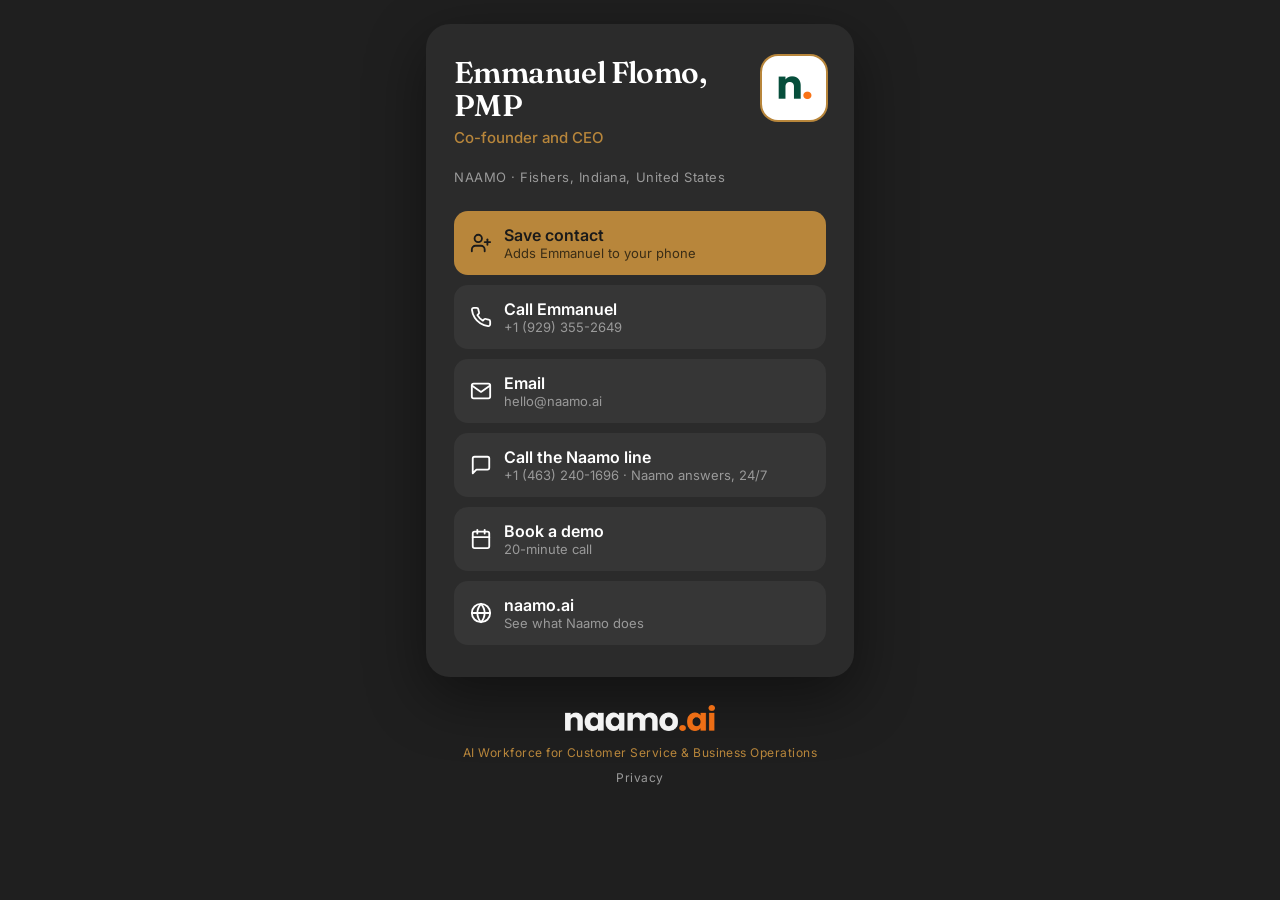
==== emmanuel/index.html @ b1d79ec4 "Naamo digital business cards: Emmanuel and Alplato Co-Authored-By: Claude Fable 5.1 <noreply@anthrop" ====
<!doctype html>
<html lang="en">
<head>
<meta charset="utf-8">
<meta name="viewport" content="width=device-width, initial-scale=1">
<title>Emmanuel Flomo, PMP · Naamo</title>
<meta name="description" content="Emmanuel Flomo, PMP, Co-founder and CEO at Naamo. Save the contact, call or email.">
<meta property="og:title" content="Emmanuel Flomo, PMP · Naamo">
<meta property="og:description" content="Co-founder and CEO, Naamo. AI Workforce for Customer Service &amp; Business Operations.">
<meta property="og:image" content="https://manevia.github.io/naamo-cards/assets/naamo-icon.png">
<link rel="icon" href="../assets/naamo-icon.png">
<link rel="preconnect" href="https://fonts.googleapis.com">
<link href="https://fonts.googleapis.com/css2?family=Fraunces:opsz,wght@9..144,600&family=Inter:wght@400;500;600&display=swap" rel="stylesheet">
<link rel="stylesheet" href="../assets/card.css">
</head>
<body>
<main>
  <section class="card">
    <div class="top">
      <div><h1 class="name">Emmanuel Flomo, PMP</h1><p class="role">Co-founder and CEO</p></div>
      <div class="tile"><img src="../assets/naamo-icon.png" alt="Naamo"></div>
    </div>
    <p class="company">NAAMO · Fishers, Indiana, United States</p>
    <div class="actions">
      <a class="btn primary" href="emmanuel-flomo.vcf" download="emmanuel-flomo.vcf">
        <svg viewBox="0 0 24 24" fill="none" stroke="currentColor" stroke-width="2" stroke-linecap="round" stroke-linejoin="round"><path d="M16 21v-2a4 4 0 0 0-4-4H6a4 4 0 0 0-4 4v2"/><circle cx="9" cy="7" r="4"/><line x1="19" y1="8" x2="19" y2="14"/><line x1="22" y1="11" x2="16" y2="11"/></svg>
        <span>Save contact<small>Adds Emmanuel to your phone</small></span>
      </a>
      <a class="btn" href="tel:+19293552649">
        <svg viewBox="0 0 24 24" fill="none" stroke="currentColor" stroke-width="2" stroke-linecap="round" stroke-linejoin="round"><path d="M22 16.92v3a2 2 0 0 1-2.18 2 19.79 19.79 0 0 1-8.63-3.07 19.5 19.5 0 0 1-6-6 19.79 19.79 0 0 1-3.07-8.67A2 2 0 0 1 4.11 2h3a2 2 0 0 1 2 1.72c.13.96.36 1.9.7 2.81a2 2 0 0 1-.45 2.11L8.09 9.91a16 16 0 0 0 6 6l1.27-1.27a2 2 0 0 1 2.11-.45c.91.34 1.85.57 2.81.7A2 2 0 0 1 22 16.92z"/></svg>
        <span>Call Emmanuel<small>+1 (929) 355-2649</small></span>
      </a>
      <a class="btn" href="mailto:hello@naamo.ai">
        <svg viewBox="0 0 24 24" fill="none" stroke="currentColor" stroke-width="2" stroke-linecap="round" stroke-linejoin="round"><path d="M4 4h16c1.1 0 2 .9 2 2v12c0 1.1-.9 2-2 2H4c-1.1 0-2-.9-2-2V6c0-1.1.9-2 2-2z"/><polyline points="22,6 12,13 2,6"/></svg>
        <span>Email<small>hello@naamo.ai</small></span>
      </a>
      <a class="btn" href="tel:+14632401696">
        <svg viewBox="0 0 24 24" fill="none" stroke="currentColor" stroke-width="2" stroke-linecap="round" stroke-linejoin="round"><path d="M21 15a2 2 0 0 1-2 2H7l-4 4V5a2 2 0 0 1 2-2h14a2 2 0 0 1 2 2z"/></svg>
        <span>Call the Naamo line<small>+1 (463) 240-1696 · Naamo answers, 24/7</small></span>
      </a>
      <a class="btn" href="https://calendly.com/hello-naamo/naamo-demo">
        <svg viewBox="0 0 24 24" fill="none" stroke="currentColor" stroke-width="2" stroke-linecap="round" stroke-linejoin="round"><rect x="3" y="4" width="18" height="18" rx="2" ry="2"/><line x1="16" y1="2" x2="16" y2="6"/><line x1="8" y1="2" x2="8" y2="6"/><line x1="3" y1="10" x2="21" y2="10"/></svg>
        <span>Book a demo<small>20-minute call</small></span>
      </a>
      <a class="btn" href="https://naamo.ai">
        <svg viewBox="0 0 24 24" fill="none" stroke="currentColor" stroke-width="2" stroke-linecap="round" stroke-linejoin="round"><circle cx="12" cy="12" r="10"/><line x1="2" y1="12" x2="22" y2="12"/><path d="M12 2a15.3 15.3 0 0 1 4 10 15.3 15.3 0 0 1-4 10 15.3 15.3 0 0 1-4-10 15.3 15.3 0 0 1 4-10z"/></svg>
        <span>naamo.ai<small>See what Naamo does</small></span>
      </a>
    </div>
  </section>
  <div class="foot">
    <img src="../assets/naamo-logo-white.png" alt="naamo.ai">
    <p>AI Workforce for Customer Service &amp; Business Operations</p>
    <p><a href="https://naamo.ai/privacy">Privacy</a></p>
  </div>
</main>
</body>
</html>
---- assets/card.css ----
:root{--bg:#1F1F1F;--card:#2B2B2B;--brass:#B8863B;--muted:#9A9A9A;--text:#FFFFFF}
*{box-sizing:border-box}
html,body{margin:0;background:var(--bg);color:var(--text);font-family:'Inter',system-ui,-apple-system,sans-serif;-webkit-font-smoothing:antialiased}
main{max-width:460px;margin:0 auto;padding:24px 16px 48px}
.card{background:var(--card);border-radius:24px;padding:32px 28px;box-shadow:0 20px 60px rgba(0,0,0,.45)}
.top{display:flex;align-items:flex-start;justify-content:space-between;gap:16px}
.name{font-family:'Fraunces',Georgia,serif;font-weight:600;font-size:30px;line-height:1.1;letter-spacing:-0.02em;margin:0}
.role{font-size:15px;font-weight:500;color:var(--brass);margin:6px 0 0}
.tile{flex:none;width:64px;height:64px;border-radius:16px;background:#fff;box-shadow:0 0 0 2px var(--brass);overflow:hidden}
.tile img{width:64px;height:64px;display:block}
.company{margin:22px 0 0;font-size:13px;color:var(--muted);letter-spacing:.04em}
.actions{display:grid;gap:10px;margin-top:26px}
.btn{display:flex;align-items:center;gap:12px;padding:14px 16px;border-radius:14px;text-decoration:none;color:var(--text);background:#363636;font-size:16px;font-weight:600;transition:background .15s}
.btn:hover{background:#3F3F3F}
.btn.primary{background:var(--brass);color:#1A1A1A}
.btn.primary:hover{background:#C9964A}
.btn svg{width:22px;height:22px;flex:none}
.btn small{display:block;font-weight:400;font-size:13px;color:var(--muted)}
.btn.primary small{color:#3A2D16}
.foot{text-align:center;margin-top:28px}
.foot img{width:150px;height:auto;opacity:.95}
.foot p{margin:10px 0 0;font-size:12px;color:var(--brass);letter-spacing:.04em}
.foot a{color:var(--muted);text-decoration:none;font-size:12px}
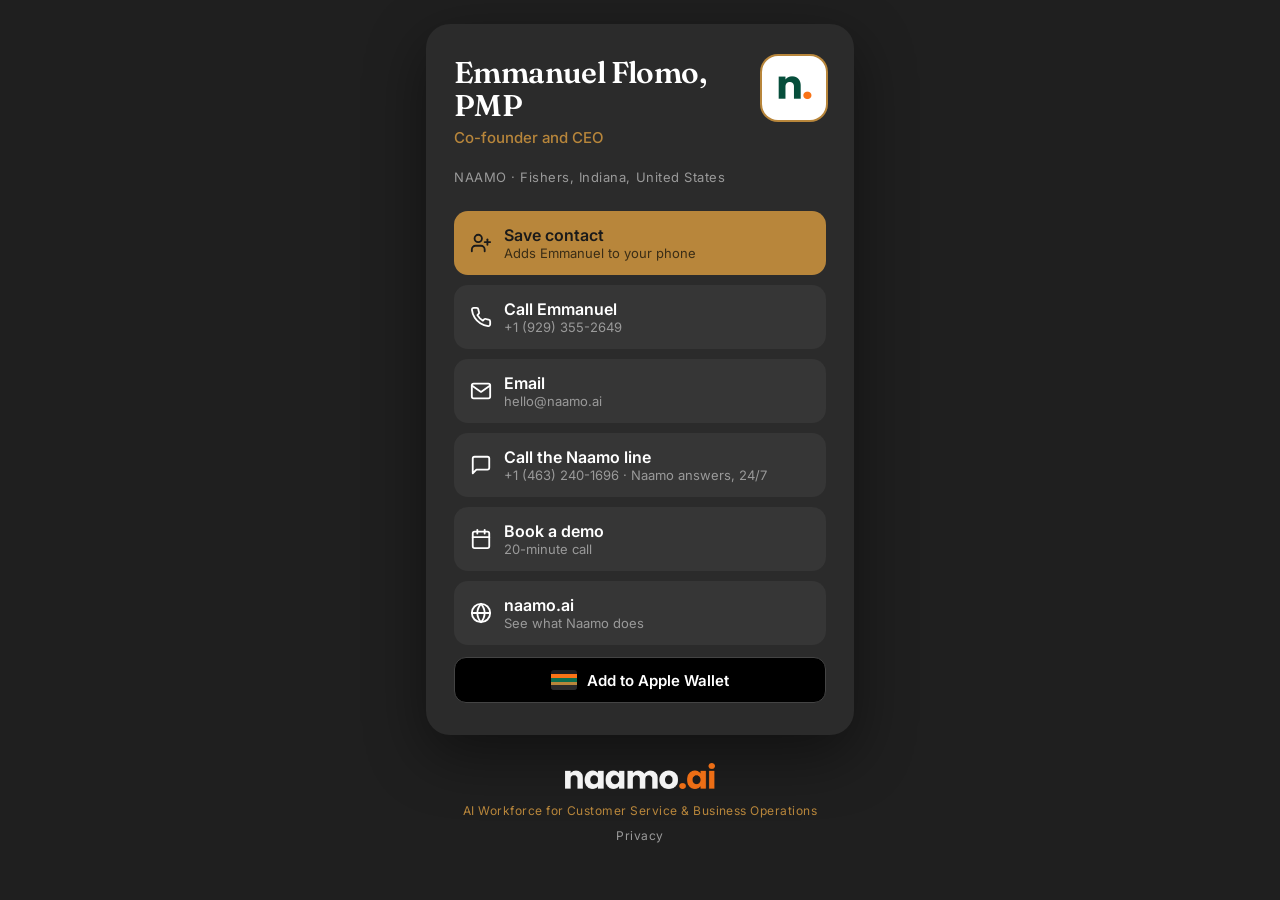
==== commit a06504b6: "Add to Apple Wallet: signed .pkpass for each card Co-Authored-By: Claude Fable 5.1 <noreply@anthropi" ====
--- a/emmanuel/index.html
+++ b/emmanuel/index.html
@@ -47,6 +47,7 @@
         <span>naamo.ai<small>See what Naamo does</small></span>
       </a>
     </div>
+    <a class="wallet" href="emmanuel-flomo.pkpass"><svg viewBox="0 0 26 20" aria-hidden="true"><rect x="0" y="0" width="26" height="20" rx="3" fill="#1C1C1E"/><rect x="0" y="4" width="26" height="4" fill="#F97316"/><rect x="0" y="8" width="26" height="4" fill="#0B6E4F"/><rect x="0" y="12" width="26" height="8" rx="3" fill="#2B2B2B"/><rect x="0" y="12" width="26" height="3" fill="#B8863B"/></svg><span>Add to Apple Wallet</span></a>
   </section>
   <div class="foot">
     <img src="../assets/naamo-logo-white.png" alt="naamo.ai">
--- a/assets/card.css
+++ b/assets/card.css
@@ -21,3 +21,5 @@
 .foot img{width:150px;height:auto;opacity:.95}
 .foot p{margin:10px 0 0;font-size:12px;color:var(--brass);letter-spacing:.04em}
 .foot a{color:var(--muted);text-decoration:none;font-size:12px}
+.wallet{display:flex;align-items:center;justify-content:center;gap:10px;margin-top:12px;padding:12px 16px;border-radius:12px;background:#000;color:#fff;text-decoration:none;font-size:15px;font-weight:600;border:1px solid #444}
+.wallet svg{width:26px;height:20px}
